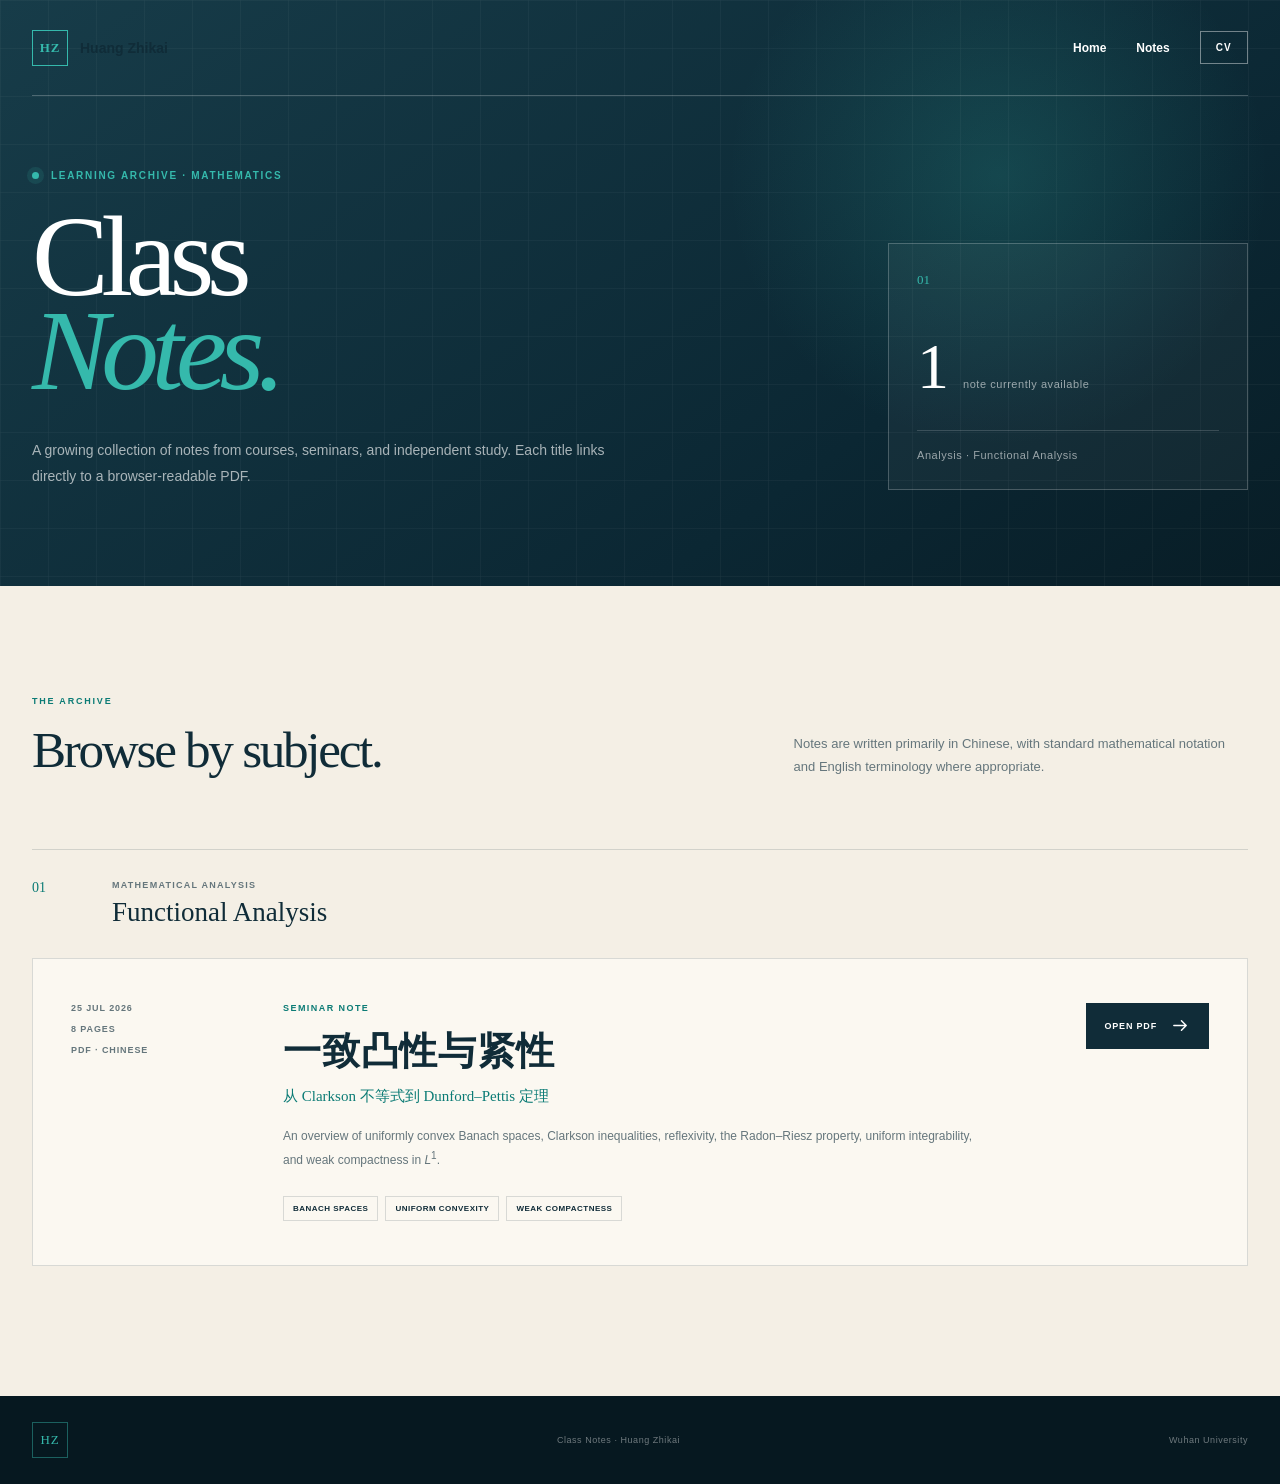
==== class-notes.html @ 41f0a697 "加入了课程笔记part" ====
<!doctype html>
<html lang="en">
  <head>
    <meta charset="utf-8" />
    <meta name="viewport" content="width=device-width, initial-scale=1" />
    <meta name="theme-color" content="#102c38" />
    <meta
      name="description"
      content="Course notes by Huang Zhikai on mathematics, scientific computing, and related topics."
    />
    <title>Class Notes | Huang Zhikai</title>
    <link rel="stylesheet" href="notes.css" />
  </head>
  <body>
    <header class="notes-header">
      <a class="wordmark" href="index.html" aria-label="Back to Huang Zhikai's homepage">
        <span class="wordmark-mark">HZ</span>
        <span>Huang Zhikai</span>
      </a>
      <nav aria-label="Notes navigation">
        <a href="index.html">Home</a>
        <a href="#notes">Notes</a>
        <a class="header-cv" href="Huang_Zhikai_CV.pdf" target="_blank" rel="noreferrer">CV</a>
      </nav>
    </header>

    <main>
      <section class="notes-hero">
        <div class="hero-grid" aria-hidden="true"></div>
        <div class="hero-copy">
          <p class="eyebrow"><span></span>Learning archive · Mathematics</p>
          <h1>Class<br /><em>Notes.</em></h1>
          <p>
            A growing collection of notes from courses, seminars, and independent study.
            Each title links directly to a browser-readable PDF.
          </p>
        </div>
        <aside class="archive-summary" aria-label="Archive summary">
          <span class="summary-index">01</span>
          <div>
            <strong>1</strong>
            <span>note currently available</span>
          </div>
          <p>Analysis · Functional Analysis</p>
        </aside>
      </section>

      <section class="notes-section" id="notes">
        <div class="section-heading">
          <div>
            <p class="section-label">The archive</p>
            <h2>Browse by subject.</h2>
          </div>
          <p>
            Notes are written primarily in Chinese, with standard mathematical notation
            and English terminology where appropriate.
          </p>
        </div>

        <section class="subject-group" aria-labelledby="functional-analysis">
          <div class="subject-heading">
            <span>01</span>
            <div>
              <p>Mathematical Analysis</p>
              <h3 id="functional-analysis">Functional Analysis</h3>
            </div>
          </div>

          <article class="note-card">
            <div class="note-meta">
              <time datetime="2026-07-25">25 Jul 2026</time>
              <span>8 pages</span>
              <span>PDF · Chinese</span>
            </div>
            <div class="note-content">
              <p class="note-type">Seminar note</p>
              <h4>
                <a
                  href="uniform-convexity-and-compactness.pdf"
                  target="_blank"
                  rel="noopener noreferrer"
                >
                  一致凸性与紧性
                </a>
              </h4>
              <p class="note-subtitle">
                从 Clarkson 不等式到 Dunford–Pettis 定理
              </p>
              <p class="note-description">
                An overview of uniformly convex Banach spaces, Clarkson inequalities,
                reflexivity, the Radon–Riesz property, uniform integrability, and weak
                compactness in <i>L</i><sup>1</sup>.
              </p>
              <div class="note-topics">
                <span>Banach spaces</span>
                <span>Uniform convexity</span>
                <span>Weak compactness</span>
              </div>
            </div>
            <a
              class="pdf-link"
              href="uniform-convexity-and-compactness.pdf"
              target="_blank"
              rel="noopener noreferrer"
              aria-label="Open 一致凸性与紧性 as PDF"
            >
              Open PDF
              <svg aria-hidden="true" viewBox="0 0 20 20" width="19" height="19">
                <path d="M3 10h13m0 0-5-5m5 5-5 5" fill="none" stroke="currentColor" stroke-linecap="round" stroke-linejoin="round" stroke-width="1.55"/>
              </svg>
            </a>
          </article>
        </section>
      </section>
    </main>

    <footer>
      <a class="footer-mark" href="index.html">HZ</a>
      <p>Class Notes · Huang Zhikai</p>
      <p>Wuhan University</p>
    </footer>
  </body>
</html>
---- notes.css ----
:root {
  --ivory: #f4efe5;
  --paper: #fbf8f1;
  --navy: #102c38;
  --navy-2: #173b49;
  --teal: #0b7b75;
  --mint: #35b9ac;
  --muted: #65767c;
  --line: rgba(16, 44, 56, 0.15);
  --white: #fff;
}

* { box-sizing: border-box; }
html { scroll-behavior: smooth; }
body {
  margin: 0;
  background: var(--ivory);
  color: var(--navy);
  font-family: "Avenir Next", "Segoe UI", Arial, sans-serif;
  text-rendering: optimizeLegibility;
}
a { color: inherit; text-decoration: none; }

.notes-header {
  position: absolute;
  z-index: 10;
  top: 0;
  left: 50%;
  width: min(calc(100% - 64px), 1240px);
  height: 96px;
  transform: translateX(-50%);
  display: flex;
  align-items: center;
  justify-content: space-between;
  border-bottom: 1px solid rgba(255, 255, 255, 0.24);
}
.wordmark {
  display: inline-flex;
  align-items: center;
  gap: 12px;
  font-size: 14px;
  font-weight: 700;
}
.wordmark-mark,
.footer-mark {
  display: grid;
  width: 36px;
  height: 36px;
  place-items: center;
  border: 1px solid var(--mint);
  color: var(--mint);
  font-family: Georgia, serif;
  font-size: 13px;
  letter-spacing: 0.06em;
}
.notes-header nav {
  display: flex;
  align-items: center;
  gap: 30px;
  color: var(--white);
  font-size: 12px;
  font-weight: 700;
}
.notes-header nav a {
  transition: color 0.18s ease, transform 0.18s ease;
}
.notes-header nav a:hover,
.notes-header nav a:focus-visible {
  color: var(--mint);
  transform: translateY(-1px);
}
.header-cv {
  padding: 10px 15px;
  border: 1px solid rgba(255, 255, 255, 0.42);
  font-size: 10px;
  letter-spacing: 0.12em;
}

.notes-hero {
  position: relative;
  min-height: 580px;
  overflow: hidden;
  padding: 170px max(32px, calc((100vw - 1240px) / 2)) 96px;
  display: grid;
  grid-template-columns: 1.2fr 0.8fr;
  align-items: end;
  gap: 80px;
  background:
    radial-gradient(circle at 78% 30%, rgba(53, 185, 172, 0.2), transparent 25%),
    linear-gradient(145deg, #173c49, #0b2733 70%, #081d26);
  color: var(--white);
}
.hero-grid {
  position: absolute;
  inset: 0;
  opacity: 0.08;
  background:
    linear-gradient(rgba(255, 255, 255, 0.45) 1px, transparent 1px),
    linear-gradient(90deg, rgba(255, 255, 255, 0.45) 1px, transparent 1px);
  background-size: 48px 48px;
}
.hero-copy,
.archive-summary { position: relative; z-index: 1; }
.eyebrow {
  display: flex;
  align-items: center;
  gap: 12px;
  margin: 0 0 28px;
  color: var(--mint);
  font-size: 10px;
  font-weight: 800;
  letter-spacing: 0.17em;
  text-transform: uppercase;
}
.eyebrow span {
  width: 7px;
  height: 7px;
  border-radius: 50%;
  background: var(--mint);
  box-shadow: 0 0 0 5px rgba(53, 185, 172, 0.13);
}
.hero-copy h1 {
  margin: 0;
  font-family: Georgia, "Times New Roman", serif;
  font-size: clamp(70px, 9vw, 122px);
  font-weight: 500;
  letter-spacing: -0.065em;
  line-height: 0.82;
}
.hero-copy h1 em {
  color: var(--mint);
  font-weight: 400;
}
.hero-copy > p:last-child {
  max-width: 620px;
  margin: 40px 0 0;
  color: rgba(255, 255, 255, 0.64);
  font-size: 14px;
  line-height: 1.85;
}
.archive-summary {
  justify-self: end;
  width: min(100%, 360px);
  padding: 28px;
  border: 1px solid rgba(255, 255, 255, 0.22);
  background: rgba(255, 255, 255, 0.04);
}
.summary-index {
  display: block;
  color: var(--mint);
  font-family: Georgia, serif;
  font-size: 13px;
}
.archive-summary div {
  display: flex;
  align-items: baseline;
  gap: 14px;
  margin-top: 42px;
}
.archive-summary strong {
  font-family: Georgia, serif;
  font-size: 64px;
  font-weight: 400;
}
.archive-summary div span,
.archive-summary p {
  color: rgba(255, 255, 255, 0.57);
  font-size: 11px;
  letter-spacing: 0.05em;
}
.archive-summary p {
  margin: 26px 0 0;
  padding-top: 18px;
  border-top: 1px solid rgba(255, 255, 255, 0.16);
}

.notes-section {
  padding: 110px max(32px, calc((100vw - 1240px) / 2)) 130px;
}
.section-heading {
  display: grid;
  grid-template-columns: 1.2fr 0.8fr;
  align-items: end;
  gap: 80px;
  margin-bottom: 70px;
}
.section-label {
  margin: 0 0 14px;
  color: var(--teal);
  font-size: 9px;
  font-weight: 800;
  letter-spacing: 0.2em;
  text-transform: uppercase;
}
.section-heading h2 {
  margin: 0;
  font-family: Georgia, serif;
  font-size: clamp(42px, 4vw, 60px);
  font-weight: 500;
  letter-spacing: -0.045em;
}
.section-heading > p {
  margin: 0;
  color: var(--muted);
  font-size: 13px;
  line-height: 1.8;
}
.subject-group {
  border-top: 1px solid var(--line);
}
.subject-heading {
  display: grid;
  grid-template-columns: 60px 1fr;
  gap: 20px;
  padding: 30px 0;
}
.subject-heading > span {
  color: var(--teal);
  font-family: Georgia, serif;
  font-size: 14px;
}
.subject-heading p {
  margin: 0 0 7px;
  color: var(--muted);
  font-size: 9px;
  font-weight: 800;
  letter-spacing: 0.14em;
  text-transform: uppercase;
}
.subject-heading h3 {
  margin: 0;
  font-family: Georgia, serif;
  font-size: 27px;
  font-weight: 500;
}
.note-card {
  display: grid;
  grid-template-columns: 170px 1fr auto;
  gap: 42px;
  align-items: start;
  padding: 44px 38px;
  border: 1px solid var(--line);
  background: var(--paper);
  transition: transform 0.18s ease, box-shadow 0.18s ease;
}
.note-card:hover {
  transform: translateY(-4px);
  box-shadow: 0 24px 55px rgba(16, 44, 56, 0.09);
}
.note-meta {
  display: flex;
  flex-direction: column;
  gap: 11px;
  color: var(--muted);
  font-size: 9px;
  font-weight: 700;
  letter-spacing: 0.1em;
  text-transform: uppercase;
}
.note-type {
  margin: 0 0 13px;
  color: var(--teal);
  font-size: 9px;
  font-weight: 800;
  letter-spacing: 0.16em;
  text-transform: uppercase;
}
.note-content h4 {
  margin: 0;
  font-family: "Songti SC", "Noto Serif CJK SC", Georgia, serif;
  font-size: clamp(28px, 3vw, 40px);
  font-weight: 600;
  letter-spacing: 0.02em;
}
.note-content h4 a {
  background-image: linear-gradient(var(--teal), var(--teal));
  background-position: 0 100%;
  background-repeat: no-repeat;
  background-size: 0 1px;
  transition: color 0.18s ease, background-size 0.2s ease;
}
.note-content h4 a:hover,
.note-content h4 a:focus-visible {
  color: var(--teal);
  background-size: 100% 1px;
}
.note-subtitle {
  margin: 10px 0 20px;
  color: var(--teal);
  font-family: "Songti SC", "Noto Serif CJK SC", Georgia, serif;
  font-size: 15px;
}
.note-description {
  max-width: 690px;
  margin: 0;
  color: var(--muted);
  font-size: 12px;
  line-height: 1.8;
}
.note-topics {
  display: flex;
  flex-wrap: wrap;
  gap: 7px;
  margin-top: 24px;
}
.note-topics span {
  padding: 7px 9px;
  border: 1px solid var(--line);
  font-size: 8px;
  font-weight: 750;
  letter-spacing: 0.06em;
  text-transform: uppercase;
}
.pdf-link {
  display: inline-flex;
  min-height: 46px;
  align-items: center;
  gap: 14px;
  padding: 0 18px;
  border: 1px solid var(--navy);
  background: var(--navy);
  color: var(--white);
  font-size: 9px;
  font-weight: 800;
  letter-spacing: 0.09em;
  text-transform: uppercase;
  transition: background 0.18s ease, border-color 0.18s ease, transform 0.18s ease;
}
.pdf-link:hover,
.pdf-link:focus-visible {
  transform: translateY(-2px);
  border-color: var(--teal);
  background: var(--teal);
}

footer {
  display: flex;
  align-items: center;
  justify-content: space-between;
  gap: 30px;
  padding: 26px max(32px, calc((100vw - 1240px) / 2));
  background: #061820;
  color: rgba(255, 255, 255, 0.42);
  font-size: 9px;
  letter-spacing: 0.06em;
}
.footer-mark {
  border-color: rgba(53, 185, 172, 0.45);
}

a:focus-visible {
  outline: 2px solid var(--mint);
  outline-offset: 4px;
}

@media (max-width: 800px) {
  .notes-hero,
  .section-heading {
    grid-template-columns: 1fr;
  }
  .archive-summary {
    justify-self: start;
  }
  .note-card {
    grid-template-columns: 1fr;
  }
  .pdf-link {
    width: max-content;
  }
}

@media (max-width: 560px) {
  .notes-header {
    width: calc(100% - 40px);
    height: 78px;
  }
  .wordmark > span:last-child,
  .notes-header nav a:nth-child(2) {
    display: none;
  }
  .notes-header nav { gap: 16px; }
  .notes-hero {
    min-height: 650px;
    padding: 132px 20px 72px;
  }
  .hero-copy h1 { font-size: 68px; }
  .archive-summary { width: 100%; }
  .notes-section { padding: 80px 20px 96px; }
  .section-heading { gap: 22px; margin-bottom: 48px; }
  .subject-heading { grid-template-columns: 36px 1fr; }
  .note-card { padding: 30px 24px; gap: 30px; }
  .pdf-link { width: 100%; justify-content: center; }
  footer {
    align-items: flex-start;
    flex-direction: column;
  }
}

@media (prefers-reduced-motion: reduce) {
  html { scroll-behavior: auto; }
  *, *::before, *::after { transition-duration: 0.01ms !important; }
}
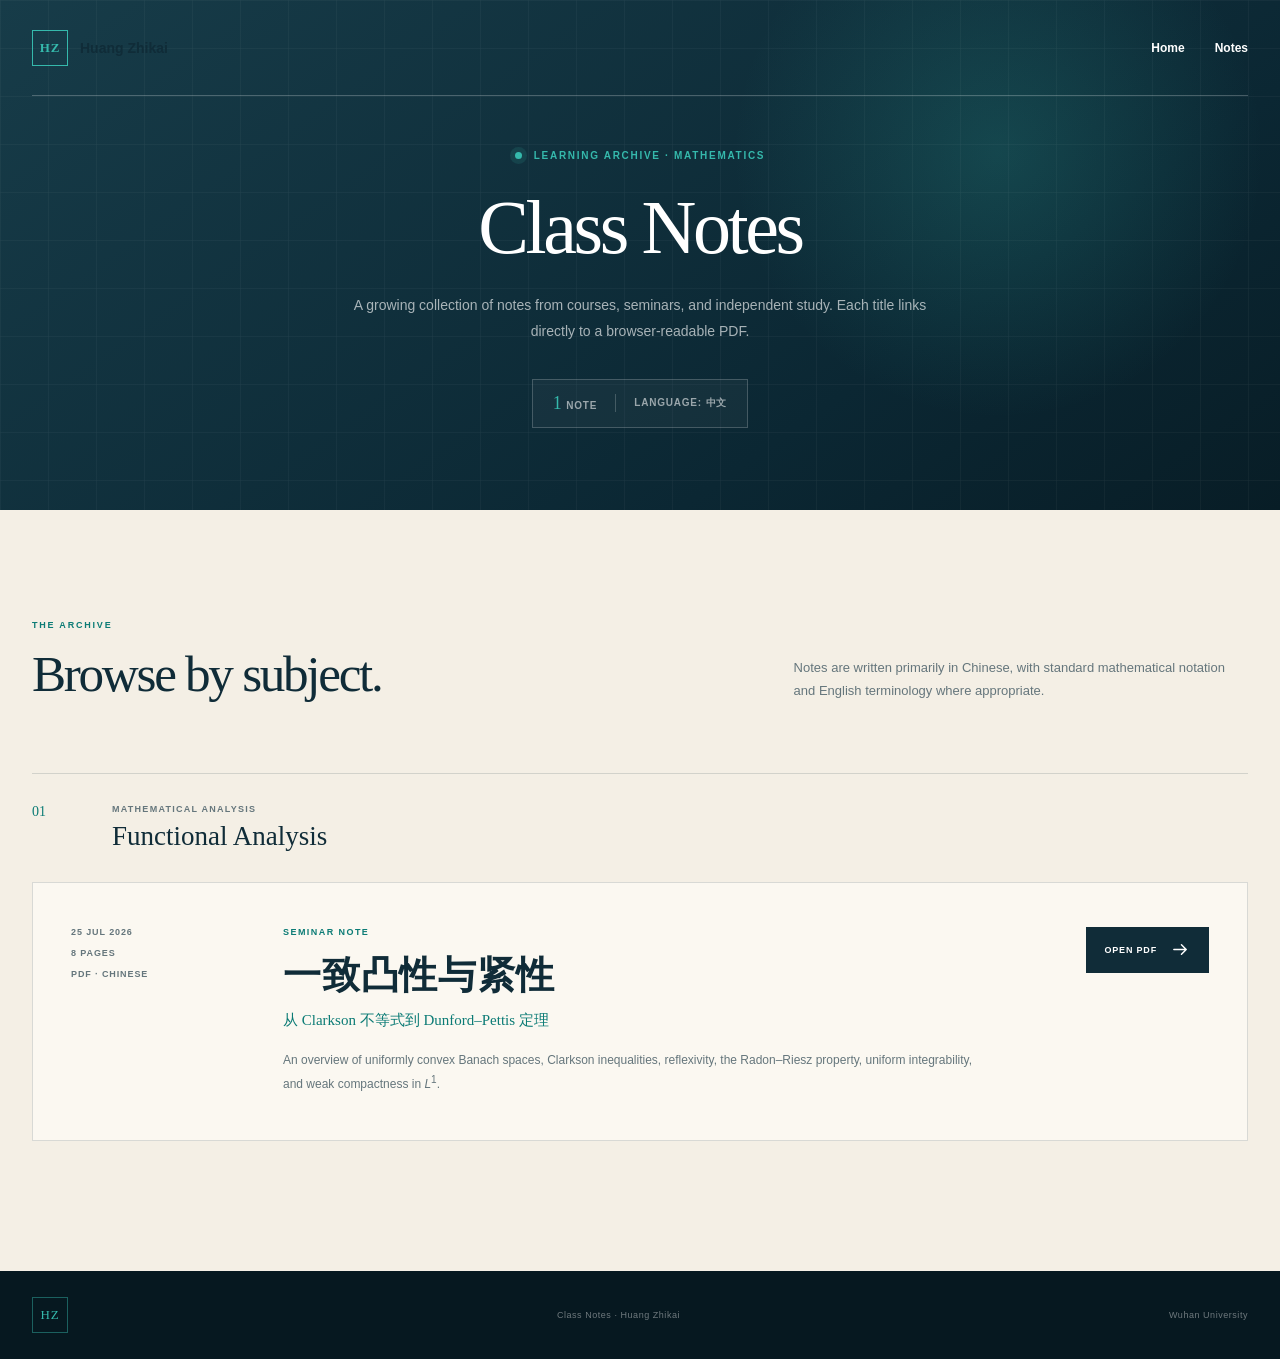
==== commit 951dc723: "Add files via upload" ====
--- a/class-notes.html
+++ b/class-notes.html
@@ -20,7 +20,6 @@
       <nav aria-label="Notes navigation">
         <a href="index.html">Home</a>
         <a href="#notes">Notes</a>
-        <a class="header-cv" href="Huang_Zhikai_CV.pdf" target="_blank" rel="noreferrer">CV</a>
       </nav>
     </header>
 
@@ -29,20 +28,17 @@
         <div class="hero-grid" aria-hidden="true"></div>
         <div class="hero-copy">
           <p class="eyebrow"><span></span>Learning archive · Mathematics</p>
-          <h1>Class<br /><em>Notes.</em></h1>
-          <p>
+          <h1>Class Notes</h1>
+          <p class="hero-description">
             A growing collection of notes from courses, seminars, and independent study.
             Each title links directly to a browser-readable PDF.
           </p>
+          <div class="archive-summary" aria-label="Archive summary">
+            <span><strong>1</strong> note</span>
+            <span class="summary-divider"></span>
+            <span>Language: 中文</span>
+          </div>
         </div>
-        <aside class="archive-summary" aria-label="Archive summary">
-          <span class="summary-index">01</span>
-          <div>
-            <strong>1</strong>
-            <span>note currently available</span>
-          </div>
-          <p>Analysis · Functional Analysis</p>
-        </aside>
       </section>
 
       <section class="notes-section" id="notes">
@@ -91,11 +87,6 @@
                 reflexivity, the Radon–Riesz property, uniform integrability, and weak
                 compactness in <i>L</i><sup>1</sup>.
               </p>
-              <div class="note-topics">
-                <span>Banach spaces</span>
-                <span>Uniform convexity</span>
-                <span>Weak compactness</span>
-              </div>
             </div>
             <a
               class="pdf-link"
--- a/notes.css
+++ b/notes.css
@@ -69,22 +69,14 @@
   color: var(--mint);
   transform: translateY(-1px);
 }
-.header-cv {
-  padding: 10px 15px;
-  border: 1px solid rgba(255, 255, 255, 0.42);
-  font-size: 10px;
-  letter-spacing: 0.12em;
-}
 
 .notes-hero {
   position: relative;
-  min-height: 580px;
+  min-height: 480px;
   overflow: hidden;
-  padding: 170px max(32px, calc((100vw - 1240px) / 2)) 96px;
-  display: grid;
-  grid-template-columns: 1.2fr 0.8fr;
-  align-items: end;
-  gap: 80px;
+  padding: 150px max(32px, calc((100vw - 1240px) / 2)) 82px;
+  display: grid;
+  place-items: center;
   background:
     radial-gradient(circle at 78% 30%, rgba(53, 185, 172, 0.2), transparent 25%),
     linear-gradient(145deg, #173c49, #0b2733 70%, #081d26);
@@ -101,6 +93,10 @@
 }
 .hero-copy,
 .archive-summary { position: relative; z-index: 1; }
+.hero-copy {
+  width: min(100%, 760px);
+  text-align: center;
+}
 .eyebrow {
   display: flex;
   align-items: center;
@@ -111,6 +107,7 @@
   font-weight: 800;
   letter-spacing: 0.17em;
   text-transform: uppercase;
+  justify-content: center;
 }
 .eyebrow span {
   width: 7px;
@@ -122,56 +119,43 @@
 .hero-copy h1 {
   margin: 0;
   font-family: Georgia, "Times New Roman", serif;
-  font-size: clamp(70px, 9vw, 122px);
+  font-size: clamp(48px, 6vw, 76px);
   font-weight: 500;
-  letter-spacing: -0.065em;
-  line-height: 0.82;
-}
-.hero-copy h1 em {
-  color: var(--mint);
-  font-weight: 400;
-}
-.hero-copy > p:last-child {
+  letter-spacing: -0.045em;
+  line-height: 1;
+}
+.hero-description {
   max-width: 620px;
-  margin: 40px 0 0;
+  margin: 28px auto 0;
   color: rgba(255, 255, 255, 0.64);
   font-size: 14px;
   line-height: 1.85;
 }
 .archive-summary {
-  justify-self: end;
-  width: min(100%, 360px);
-  padding: 28px;
-  border: 1px solid rgba(255, 255, 255, 0.22);
-  background: rgba(255, 255, 255, 0.04);
-}
-.summary-index {
-  display: block;
+  display: inline-flex;
+  align-items: center;
+  justify-content: center;
+  gap: 18px;
+  margin-top: 34px;
+  padding: 13px 20px;
+  border: 1px solid rgba(255, 255, 255, 0.2);
+  background: rgba(255, 255, 255, 0.035);
+  color: rgba(255, 255, 255, 0.57);
+  font-size: 10px;
+  font-weight: 700;
+  letter-spacing: 0.08em;
+  text-transform: uppercase;
+}
+.archive-summary strong {
   color: var(--mint);
   font-family: Georgia, serif;
-  font-size: 13px;
-}
-.archive-summary div {
-  display: flex;
-  align-items: baseline;
-  gap: 14px;
-  margin-top: 42px;
-}
-.archive-summary strong {
-  font-family: Georgia, serif;
-  font-size: 64px;
-  font-weight: 400;
-}
-.archive-summary div span,
-.archive-summary p {
-  color: rgba(255, 255, 255, 0.57);
-  font-size: 11px;
-  letter-spacing: 0.05em;
-}
-.archive-summary p {
-  margin: 26px 0 0;
-  padding-top: 18px;
-  border-top: 1px solid rgba(255, 255, 255, 0.16);
+  font-size: 18px;
+  font-weight: 500;
+}
+.summary-divider {
+  width: 1px;
+  height: 18px;
+  background: rgba(255, 255, 255, 0.2);
 }
 
 .notes-section {
@@ -297,20 +281,6 @@
   font-size: 12px;
   line-height: 1.8;
 }
-.note-topics {
-  display: flex;
-  flex-wrap: wrap;
-  gap: 7px;
-  margin-top: 24px;
-}
-.note-topics span {
-  padding: 7px 9px;
-  border: 1px solid var(--line);
-  font-size: 8px;
-  font-weight: 750;
-  letter-spacing: 0.06em;
-  text-transform: uppercase;
-}
 .pdf-link {
   display: inline-flex;
   min-height: 46px;
@@ -354,12 +324,8 @@
 }
 
 @media (max-width: 800px) {
-  .notes-hero,
   .section-heading {
     grid-template-columns: 1fr;
-  }
-  .archive-summary {
-    justify-self: start;
   }
   .note-card {
     grid-template-columns: 1fr;
@@ -380,11 +346,15 @@
   }
   .notes-header nav { gap: 16px; }
   .notes-hero {
-    min-height: 650px;
-    padding: 132px 20px 72px;
-  }
-  .hero-copy h1 { font-size: 68px; }
-  .archive-summary { width: 100%; }
+    min-height: 470px;
+    padding: 128px 20px 68px;
+  }
+  .hero-copy h1 { font-size: 48px; }
+  .archive-summary {
+    width: 100%;
+    gap: 12px;
+    padding: 12px;
+  }
   .notes-section { padding: 80px 20px 96px; }
   .section-heading { gap: 22px; margin-bottom: 48px; }
   .subject-heading { grid-template-columns: 36px 1fr; }
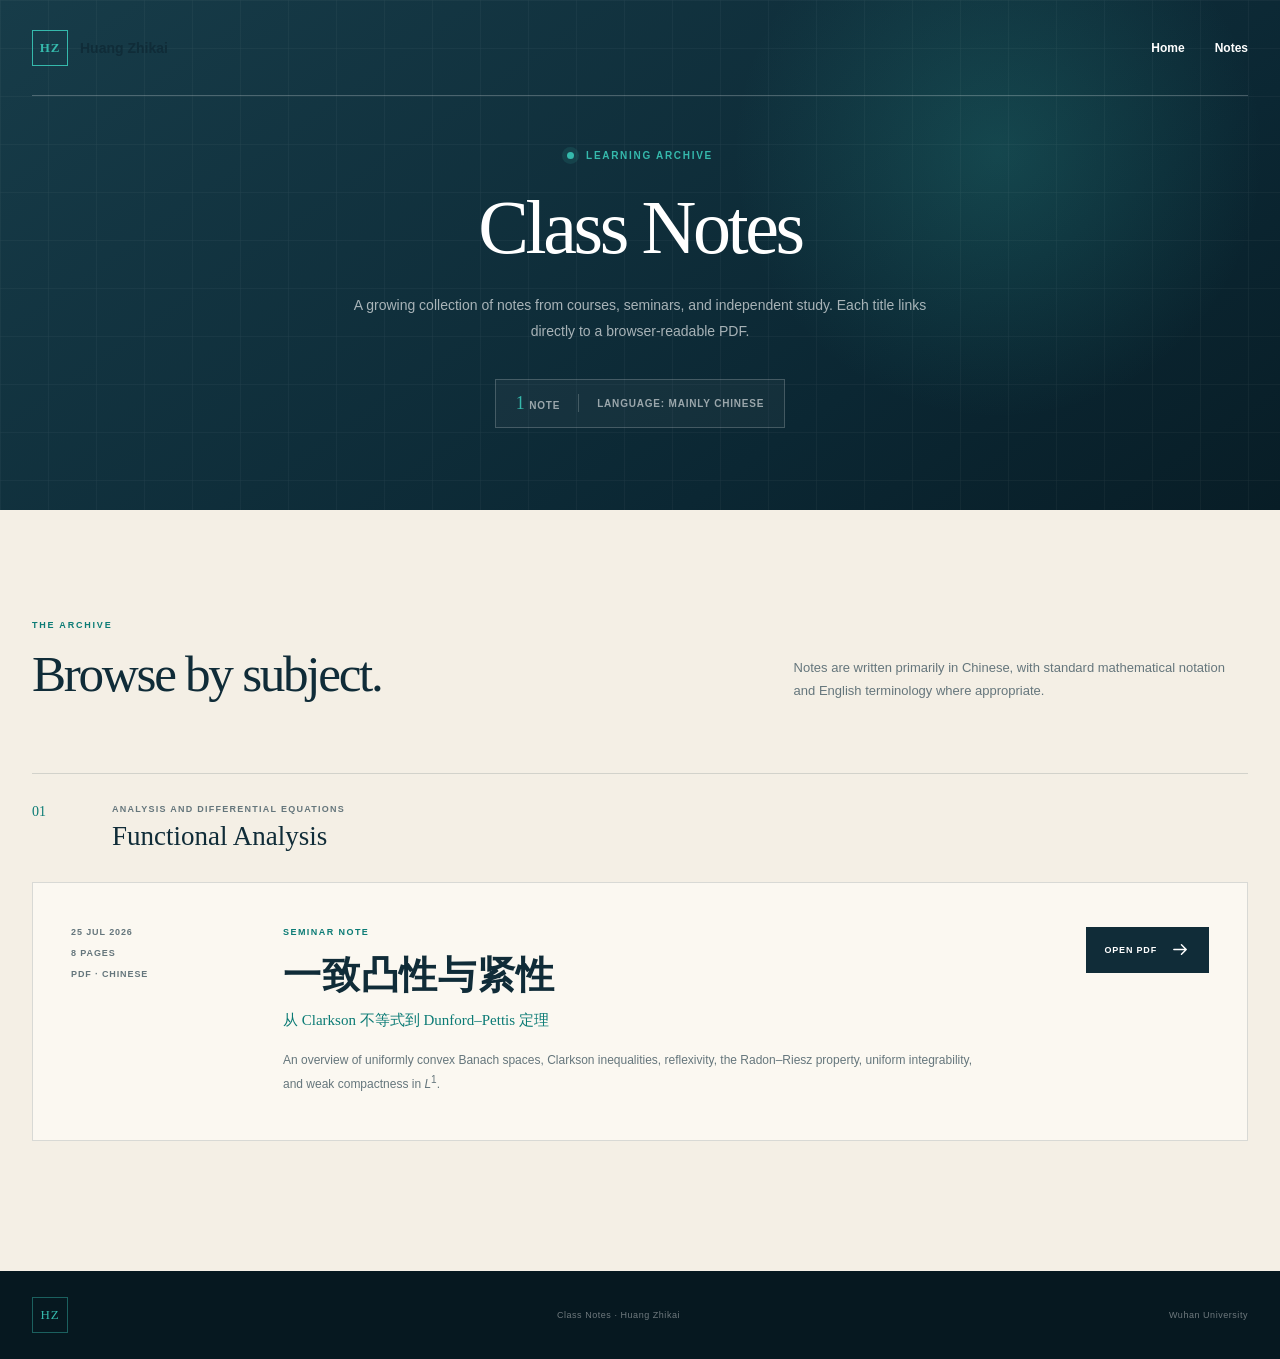
==== commit 7dda0e9c: "Update class-notes.html" ====
--- a/class-notes.html
+++ b/class-notes.html
@@ -27,7 +27,7 @@
       <section class="notes-hero">
         <div class="hero-grid" aria-hidden="true"></div>
         <div class="hero-copy">
-          <p class="eyebrow"><span></span>Learning archive · Mathematics</p>
+          <p class="eyebrow"><span></span>Learning archive</p>
           <h1>Class Notes</h1>
           <p class="hero-description">
             A growing collection of notes from courses, seminars, and independent study.
@@ -36,7 +36,7 @@
           <div class="archive-summary" aria-label="Archive summary">
             <span><strong>1</strong> note</span>
             <span class="summary-divider"></span>
-            <span>Language: 中文</span>
+            <span>Language: Mainly Chinese</span>
           </div>
         </div>
       </section>
@@ -57,7 +57,7 @@
           <div class="subject-heading">
             <span>01</span>
             <div>
-              <p>Mathematical Analysis</p>
+              <p>Analysis and Differential Equations</p>
               <h3 id="functional-analysis">Functional Analysis</h3>
             </div>
           </div>
